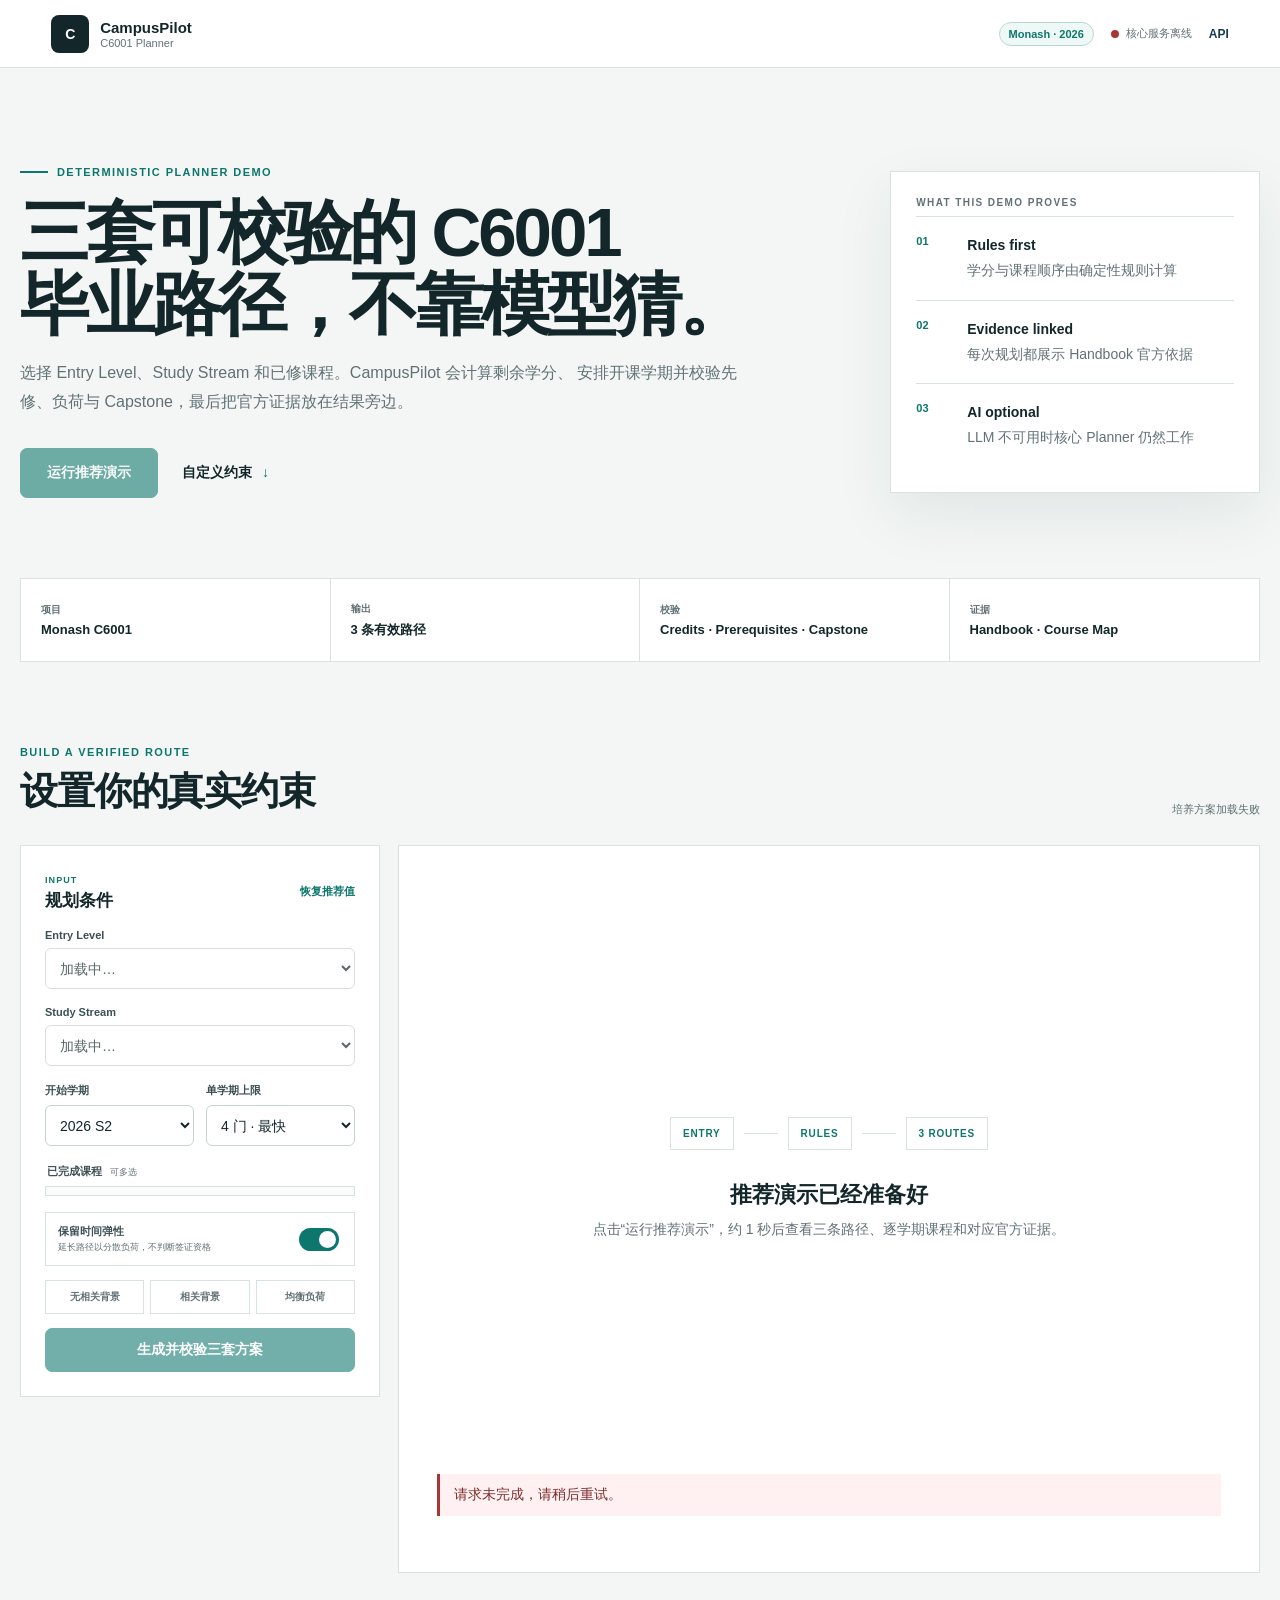
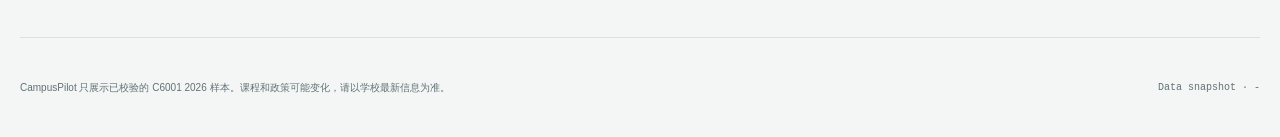
==== frontend/index.html @ 48ae07cd "chore: clarify production showcase boundaries" ====
<!doctype html>
<html lang="zh-CN">
  <head>
    <meta charset="UTF-8">
    <meta name="viewport" content="width=device-width, initial-scale=1.0">
    <meta name="description" content="CampusPilot C6001 可验证毕业路径演示">
    <title>CampusPilot · C6001 Planner Demo</title>
    <link rel="icon" href="data:,">
    <link rel="stylesheet" href="/static/planner.css?v=20260823-demo-first-1">
  </head>
  <body>
    <header class="topbar">
      <a class="brand" href="/" aria-label="CampusPilot C6001 Planner">
        <span class="brand-mark" aria-hidden="true">C</span>
        <span><strong>CampusPilot</strong><small>C6001 Planner</small></span>
      </a>
      <div class="top-actions">
        <span class="dataset-badge">Monash · 2026</span>
        <span id="serviceState" class="service-state" aria-live="polite">
          <i></i><span id="serviceLabel">正在检查核心服务</span>
        </span>
        <a href="/docs" target="_blank" rel="noreferrer">API</a>
      </div>
    </header>

    <main>
      <section class="hero" aria-labelledby="pageTitle">
        <div class="hero-copy">
          <p class="eyebrow"><span></span>DETERMINISTIC PLANNER DEMO</p>
          <h1 id="pageTitle">三套可校验的 C6001<br>毕业路径，不靠模型猜。</h1>
          <p class="hero-lead">
            选择 Entry Level、Study Stream 和已修课程。CampusPilot 会计算剩余学分、
            安排开课学期并校验先修、负荷与 Capstone，最后把官方证据放在结果旁边。
          </p>
          <div class="hero-actions">
            <button id="runDemoButton" class="primary-button hero-button" type="button" disabled>运行推荐演示</button>
            <a class="text-link" href="#planner">自定义约束 <span>↓</span></a>
          </div>
        </div>
        <aside class="proof-panel" aria-label="演示能力">
          <p class="proof-label">WHAT THIS DEMO PROVES</p>
          <div class="proof-item"><strong>01</strong><span><b>Rules first</b>学分与课程顺序由确定性规则计算</span></div>
          <div class="proof-item"><strong>02</strong><span><b>Evidence linked</b>每次规划都展示 Handbook 官方依据</span></div>
          <div class="proof-item"><strong>03</strong><span><b>AI optional</b>LLM 不可用时核心 Planner 仍然工作</span></div>
        </aside>
      </section>

      <section class="capability-strip" aria-label="核心能力">
        <div><span>项目</span><strong>Monash C6001</strong></div>
        <div><span>输出</span><strong>3 条有效路径</strong></div>
        <div><span>校验</span><strong>Credits · Prerequisites · Capstone</strong></div>
        <div><span>证据</span><strong>Handbook · Course Map</strong></div>
      </section>

      <section id="planner" class="planner-section">
        <div class="section-heading">
          <div>
            <p class="eyebrow">BUILD A VERIFIED ROUTE</p>
            <h2>设置你的真实约束</h2>
          </div>
          <p id="catalogMeta">正在加载 2026 培养方案…</p>
        </div>

        <div class="planner-layout">
          <form id="planForm" class="control-card">
            <div class="card-heading">
              <div><span>INPUT</span><h3>规划条件</h3></div>
              <button id="resetPlanButton" class="quiet-button" type="button">恢复推荐值</button>
            </div>

            <label for="programVariant">Entry Level</label>
            <select id="programVariant" required disabled><option>加载中…</option></select>

            <label for="studyStream">Study Stream</label>
            <select id="studyStream" required disabled><option>加载中…</option></select>

            <div class="field-grid">
              <div>
                <label for="startSemester">开始学期</label>
                <select id="startSemester">
                  <option value="2026-S2">2026 S2</option>
                  <option value="2027-S1">2027 S1</option>
                  <option value="2027-S2">2027 S2</option>
                </select>
              </div>
              <div>
                <label for="maxLoad">单学期上限</label>
                <select id="maxLoad">
                  <option value="4">4 门 · 最快</option>
                  <option value="3">3 门 · 均衡</option>
                  <option value="2">2 门 · 低负荷</option>
                </select>
              </div>
            </div>

            <fieldset>
              <legend>已完成课程 <small>可多选</small></legend>
              <div id="completedCourses" class="course-options" aria-live="polite"></div>
            </fieldset>

            <label class="toggle-row" for="policyFlexibility">
              <span><strong>保留时间弹性</strong><small>延长路径以分散负荷，不判断签证资格</small></span>
              <input id="policyFlexibility" type="checkbox" role="switch" checked>
            </label>

            <div class="scenario-row" aria-label="快速场景">
              <button type="button" data-scenario="el1">无相关背景</button>
              <button type="button" data-scenario="el2">相关背景</button>
              <button type="button" data-scenario="balanced">均衡负荷</button>
            </div>

            <button id="generateButton" class="primary-button full-width" type="submit" disabled>生成并校验三套方案</button>
          </form>

          <section class="result-card" aria-live="polite" aria-busy="false">
            <div id="plannerEmpty" class="empty-state">
              <div class="route-preview" aria-hidden="true">
                <span>ENTRY</span><i></i><span>RULES</span><i></i><span>3 ROUTES</span>
              </div>
              <h3>推荐演示已经准备好</h3>
              <p>点击“运行推荐演示”，约 1 秒后查看三条路径、逐学期课程和对应官方证据。</p>
            </div>

            <div id="plannerMessage" class="planner-message hidden" role="alert"></div>

            <div id="planResults" class="hidden">
              <div class="result-heading">
                <div><p class="eyebrow">VALIDATED OUTPUT</p><h3>规划结果</h3></div>
                <span id="confidenceBadge" class="confidence-badge">高置信度</span>
              </div>

              <div class="summary-grid">
                <div><span>Entry Level</span><strong id="summaryEntry">-</strong></div>
                <div><span>待完成</span><strong id="summaryCredits">-</strong></div>
                <div><span>有效方案</span><strong id="summaryValid">-</strong></div>
                <div><span>规则结论</span><strong id="summaryRules">-</strong></div>
              </div>

              <div id="warningList" class="warning-list"></div>
              <div id="planTabs" class="plan-tabs" role="tablist" aria-label="规划方案"></div>

              <article class="selected-plan">
                <div class="selected-plan-heading">
                  <div><span>SELECTED ROUTE</span><h3 id="selectedPlanName">-</h3></div>
                  <strong id="selectedPlanSemesters">-</strong>
                </div>
                <p id="selectedPlanDescription">-</p>
                <div id="semesterTimeline" class="semester-timeline"></div>
              </article>

              <section class="trace-panel">
                <div class="subheading"><h3>为什么这条路径有效</h3><span id="traceCount">0 steps</span></div>
                <ol id="traceList" class="trace-list"></ol>
              </section>
            </div>
          </section>
        </div>
      </section>

      <section id="evidenceSection" class="evidence-section hidden" aria-labelledby="evidenceTitle">
        <div class="evidence-heading">
          <div>
            <p class="eyebrow">OFFICIAL EVIDENCE</p>
            <h2 id="evidenceTitle">不是一句“根据官网”，而是可打开的依据。</h2>
          </div>
          <p><strong id="evidenceCount">0</strong> 条本次规划证据</p>
        </div>
        <div id="evidenceGrid" class="evidence-grid"></div>
      </section>

      <footer>
        <p>CampusPilot 只展示已校验的 C6001 2026 样本。课程和政策可能变化，请以学校最新信息为准。</p>
        <span id="retrievedDate">Data snapshot · -</span>
      </footer>
    </main>

    <div id="toast" class="toast hidden" role="status" aria-live="polite"></div>
    <script type="module" src="/static/js/planner-page.js?v=20260823-demo-first-1"></script>
  </body>
</html>
---- static/planner.css ----
:root {
  color-scheme: light;
  --ink: #13272b;
  --muted: #617176;
  --line: #d8e2df;
  --surface: #fff;
  --canvas: #f3f6f4;
  --accent: #0d766d;
  --accent-dark: #07554f;
  --lime: #d8ef79;
  --navy: #173b52;
  --amber: #a45f05;
  --red: #a93636;
  font-family: Inter, "Segoe UI", "Microsoft YaHei", sans-serif;
}

* { box-sizing: border-box; }
html { scroll-behavior: smooth; }
body { margin: 0; min-width: 320px; background: var(--canvas); color: var(--ink); font-size: 14px; }
button, input, select { font: inherit; }
button, a { -webkit-tap-highlight-color: transparent; }
button { cursor: pointer; }
.hidden { display: none !important; }

.topbar { height: 68px; padding: 0 clamp(20px, 4vw, 64px); display: flex; align-items: center; justify-content: space-between; border-bottom: 1px solid var(--line); background: rgba(255,255,255,.94); position: sticky; top: 0; z-index: 20; backdrop-filter: blur(14px); }
.brand { display: flex; align-items: center; gap: 11px; color: var(--ink); text-decoration: none; }
.brand-mark { width: 38px; height: 38px; display: grid; place-items: center; border-radius: 8px; background: var(--ink); color: white; font-weight: 850; }
.brand strong, .brand small { display: block; }
.brand strong { font-size: 15px; }
.brand small { margin-top: 1px; color: var(--muted); font-size: 11px; }
.top-actions, .service-state { display: flex; align-items: center; }
.top-actions { gap: 17px; }
.top-actions a { color: var(--navy); font-size: 12px; font-weight: 750; text-decoration: none; }
.dataset-badge { padding: 5px 9px; border: 1px solid #b8d8d3; border-radius: 999px; background: #eef9f7; color: var(--accent); font-size: 11px; font-weight: 750; }
.service-state { gap: 7px; color: var(--muted); font-size: 11px; }
.service-state i { width: 8px; height: 8px; border-radius: 50%; background: #98a7aa; }
.service-state.online i { background: #14976c; box-shadow: 0 0 0 4px rgba(20,151,108,.11); }
.service-state.degraded i { background: #d28a12; }
.service-state.offline i { background: var(--red); }

main { width: min(1440px, calc(100% - 40px)); margin: 0 auto; }
.hero { min-height: 510px; padding: 84px 0 66px; display: grid; grid-template-columns: minmax(0,1.35fr) minmax(320px,.65fr); gap: clamp(50px,8vw,120px); align-items: center; }
.eyebrow { margin: 0; color: var(--accent); font-size: 11px; font-weight: 850; letter-spacing: .13em; }
.hero .eyebrow { display: flex; align-items: center; gap: 9px; }
.hero .eyebrow span { width: 28px; height: 2px; background: var(--accent); }
h1 { margin: 18px 0; max-width: 850px; font-size: clamp(42px,5.4vw,76px); line-height: 1.05; letter-spacing: -.045em; }
.hero-lead { max-width: 720px; margin: 0; color: var(--muted); font-size: 16px; line-height: 1.8; }
.hero-actions { margin-top: 32px; display: flex; align-items: center; gap: 24px; }
.primary-button { min-height: 44px; padding: 0 20px; border: 1px solid var(--accent); border-radius: 7px; background: var(--accent); color: white; font-weight: 780; }
.primary-button:hover { background: var(--accent-dark); }
.primary-button:disabled { opacity: .58; cursor: wait; }
.hero-button { min-height: 50px; padding: 0 26px; }
.text-link { color: var(--ink); font-weight: 750; text-decoration: none; }
.text-link span { margin-left: 6px; color: var(--accent); }
.proof-panel { padding: 25px; border: 1px solid var(--line); background: var(--surface); box-shadow: 0 22px 55px rgba(20,45,49,.08); }
.proof-label { margin: 0 0 8px; color: var(--muted); font-size: 10px; font-weight: 850; letter-spacing: .14em; }
.proof-item { padding: 18px 0; display: grid; grid-template-columns: 38px 1fr; gap: 13px; border-top: 1px solid var(--line); }
.proof-item > strong { color: var(--accent); font-size: 11px; }
.proof-item span { color: var(--muted); line-height: 1.55; }
.proof-item b { display: block; margin-bottom: 3px; color: var(--ink); font-size: 14px; }

.capability-strip { display: grid; grid-template-columns: repeat(4,1fr); border: 1px solid var(--line); background: var(--surface); }
.capability-strip > div { min-height: 82px; padding: 18px 20px; display: flex; flex-direction: column; justify-content: center; border-right: 1px solid var(--line); }
.capability-strip > div:last-child { border-right: 0; }
.capability-strip span { color: var(--muted); font-size: 10px; font-weight: 750; text-transform: uppercase; }
.capability-strip strong { margin-top: 5px; font-size: 13px; }

.planner-section { padding: 84px 0 64px; }
.section-heading, .evidence-heading { display: flex; justify-content: space-between; align-items: flex-end; gap: 28px; }
.section-heading h2, .evidence-heading h2 { margin: 8px 0 0; font-size: clamp(28px,3vw,42px); letter-spacing: -.03em; }
.section-heading > p { margin: 0; color: var(--muted); font-family: Consolas, monospace; font-size: 11px; }
.planner-layout { margin-top: 28px; display: grid; grid-template-columns: 360px minmax(0,1fr); align-items: start; gap: 18px; }
.control-card, .result-card { border: 1px solid var(--line); background: var(--surface); }
.control-card { padding: 24px; position: sticky; top: 88px; }
.card-heading, .result-heading, .subheading, .selected-plan-heading, .evidence-card-top, .evidence-card-footer { display: flex; align-items: center; justify-content: space-between; gap: 16px; }
.card-heading span, .selected-plan-heading span { color: var(--accent); font-size: 9px; font-weight: 850; letter-spacing: .12em; }
h2, h3, p { overflow-wrap: anywhere; }
h3 { margin: 3px 0 0; font-size: 17px; }
.quiet-button { padding: 0; border: 0; background: transparent; color: var(--accent); font-size: 11px; font-weight: 750; }
label, legend { display: block; margin: 17px 0 7px; color: #3c5054; font-size: 11px; font-weight: 780; }
legend small { margin-left: 5px; color: var(--muted); font-weight: 500; }
select { width: 100%; height: 41px; padding: 0 10px; border: 1px solid #c7d3d1; border-radius: 6px; background: white; color: var(--ink); outline: none; }
select:focus { border-color: var(--accent); box-shadow: 0 0 0 3px rgba(13,118,109,.1); }
.field-grid { display: grid; grid-template-columns: 1fr 1fr; gap: 12px; }
fieldset { margin: 18px 0 0; padding: 0; border: 0; }
.course-options { max-height: 190px; padding: 4px 10px; overflow: auto; border: 1px solid var(--line); background: #fafcfb; }
.course-options label { margin: 0; padding: 8px 2px; display: grid; grid-template-columns: 17px 1fr; gap: 8px; align-items: start; border-bottom: 1px solid #e7edeb; cursor: pointer; }
.course-options label:last-child { border-bottom: 0; }
.course-options input { margin-top: 3px; accent-color: var(--accent); }
.course-options strong, .course-options small { display: block; }
.course-options strong { color: var(--ink); font-size: 11px; }
.course-options small { margin-top: 1px; color: var(--muted); font-size: 10px; font-weight: 500; }
.toggle-row { margin-top: 16px; padding: 11px 12px; display: grid; grid-template-columns: 1fr auto; align-items: center; border: 1px solid var(--line); cursor: pointer; }
.toggle-row strong, .toggle-row small { display: block; }
.toggle-row small { margin-top: 2px; color: var(--muted); font-weight: 500; }
.toggle-row input { appearance: none; width: 40px; height: 23px; border-radius: 999px; background: #c9d3d1; position: relative; }
.toggle-row input::after { content: ""; width: 17px; height: 17px; border-radius: 50%; background: white; position: absolute; top: 3px; left: 3px; transition: transform .16s; }
.toggle-row input:checked { background: var(--accent); }
.toggle-row input:checked::after { transform: translateX(17px); }
.scenario-row { margin: 14px 0; display: grid; grid-template-columns: repeat(3,1fr); gap: 6px; }
.scenario-row button { min-height: 34px; padding: 4px; border: 1px solid var(--line); background: white; color: var(--muted); font-size: 10px; font-weight: 700; }
.scenario-row button.active { border-color: var(--accent); background: #edf8f5; color: var(--accent); }
.full-width { width: 100%; }

.result-card { min-height: 680px; padding: clamp(24px,3vw,38px); position: relative; }
.result-card[aria-busy="true"]::after { content: ""; height: 3px; position: absolute; top: -1px; left: -1px; right: -1px; background: linear-gradient(90deg,var(--accent),var(--lime),var(--accent)); background-size: 200% 100%; animation: loading 1.2s linear infinite; }
@keyframes loading { to { background-position: -200% 0; } }
.empty-state { min-height: 590px; display: grid; place-content: center; justify-items: center; text-align: center; }
.empty-state h3 { margin-top: 30px; font-size: 22px; }
.empty-state p { max-width: 480px; margin: 8px 0 0; color: var(--muted); line-height: 1.7; }
.route-preview { display: flex; align-items: center; gap: 10px; }
.route-preview span { padding: 10px 12px; border: 1px solid var(--line); color: var(--accent); font-size: 10px; font-weight: 850; letter-spacing: .08em; }
.route-preview i { width: 34px; height: 1px; background: var(--line); }
.planner-message { margin-bottom: 18px; padding: 12px 14px; border-left: 3px solid var(--red); background: #fff1f1; color: #7b2d2d; }
.result-heading { margin-bottom: 22px; }
.confidence-badge { padding: 6px 9px; border-radius: 999px; background: #e8f7ef; color: #08764c; font-size: 10px; font-weight: 800; }
.confidence-badge.review { background: #fff3dc; color: var(--amber); }
.summary-grid { display: grid; grid-template-columns: repeat(4,1fr); border: 1px solid var(--line); }
.summary-grid div { padding: 14px 16px; border-right: 1px solid var(--line); }
.summary-grid div:last-child { border-right: 0; }
.summary-grid span, .summary-grid strong { display: block; }
.summary-grid span { color: var(--muted); font-size: 10px; }
.summary-grid strong { margin-top: 4px; font-size: 16px; }
.warning-list { margin: 14px 0; }
.warning-list p { margin: 5px 0; padding: 8px 10px; border-left: 3px solid #c98319; background: #fff7e8; color: #775416; font-size: 11px; }
.plan-tabs { margin: 20px 0 0; display: flex; gap: 7px; flex-wrap: wrap; }
.plan-tabs button { min-height: 38px; padding: 0 14px; border: 1px solid var(--line); background: white; color: var(--muted); font-weight: 750; }
.plan-tabs button.active { border-color: var(--ink); background: var(--ink); color: white; }
.selected-plan { margin-top: 12px; padding: 22px; border: 1px solid var(--line); background: #f9fbfa; }
.selected-plan-heading > strong { color: var(--accent); font-size: 20px; }
.selected-plan > p { margin: 8px 0 20px; color: var(--muted); line-height: 1.6; }
.semester-timeline { display: grid; gap: 10px; }
.semester-row { display: grid; grid-template-columns: 100px minmax(0,1fr); gap: 14px; }
.semester-header { padding-top: 9px; }
.semester-header strong, .semester-header span { display: block; }
.semester-header strong { font-size: 12px; }
.semester-header span { margin-top: 3px; color: var(--muted); font-size: 10px; }
.semester-courses { display: grid; grid-template-columns: repeat(2,minmax(0,1fr)); gap: 7px; }
.course-chip { min-width: 0; padding: 9px 10px; border-left: 3px solid #7b9ca5; background: white; }
.course-chip.capstone { border-left-color: #d56446; }
.course-chip.research_core { border-left-color: #7858a5; }
.course-chip strong, .course-chip span, .course-chip small { display: block; overflow: hidden; text-overflow: ellipsis; white-space: nowrap; }
.course-chip strong { font-size: 11px; }
.course-chip span { margin-top: 2px; color: var(--muted); font-size: 10px; }
.course-chip small { margin-top: 5px; color: var(--accent); font-size: 8px; font-weight: 800; text-transform: uppercase; }
.trace-panel { margin-top: 22px; }
.subheading { padding-bottom: 10px; border-bottom: 1px solid var(--line); }
.subheading span { color: var(--muted); font-family: Consolas,monospace; font-size: 10px; }
.trace-list { margin: 0; padding: 0; list-style: none; display: grid; grid-template-columns: repeat(3,1fr); }
.trace-list li { padding: 12px 10px; display: grid; grid-template-columns: 28px 1fr; gap: 7px; border-bottom: 1px solid var(--line); }
.trace-list li > span { color: var(--accent); font-family: Consolas,monospace; font-size: 10px; }
.trace-list strong, .trace-list small { display: block; }
.trace-list strong { font-size: 10px; text-transform: capitalize; }
.trace-list small { margin-top: 2px; color: var(--muted); font-size: 9px; }

.evidence-section { padding: 70px 0 60px; border-top: 1px solid var(--line); }
.evidence-heading > p { margin: 0; color: var(--muted); }
.evidence-heading > p strong { color: var(--accent); font-size: 24px; }
.evidence-grid { margin-top: 28px; display: grid; grid-template-columns: repeat(3,minmax(0,1fr)); gap: 13px; }
.evidence-card { min-height: 310px; padding: 20px; display: flex; flex-direction: column; border: 1px solid var(--line); background: var(--surface); transition: transform .16s, box-shadow .16s; }
.evidence-card:hover { transform: translateY(-3px); box-shadow: 0 18px 38px rgba(20,45,49,.09); }
.evidence-card-top { color: var(--accent); font-family: Consolas,monospace; font-size: 9px; font-weight: 800; letter-spacing: .08em; }
.evidence-card h3 { margin-top: 24px; font-size: 17px; line-height: 1.4; }
.evidence-card-heading { margin: 8px 0 0; color: var(--navy); font-size: 10px; font-weight: 700; line-height: 1.45; }
.evidence-excerpt { margin: 15px 0 20px; color: var(--muted); font-size: 11px; line-height: 1.65; }
.evidence-card-footer { margin-top: auto; padding-top: 13px; border-top: 1px solid var(--line); }
.evidence-card-footer span { color: var(--muted); font-family: Consolas,monospace; font-size: 9px; }
.evidence-card-footer a { color: var(--accent); font-size: 10px; font-weight: 800; text-decoration: none; }

footer { min-height: 100px; padding: 24px 0; display: flex; align-items: center; justify-content: space-between; gap: 30px; border-top: 1px solid var(--line); color: var(--muted); font-size: 10px; }
footer p { margin: 0; }
footer span { font-family: Consolas,monospace; white-space: nowrap; }
.toast { position: fixed; right: 24px; bottom: 24px; z-index: 30; max-width: 380px; padding: 12px 15px; border-left: 3px solid var(--accent); background: var(--ink); color: white; box-shadow: 0 16px 40px rgba(0,0,0,.18); }
.toast.error { border-left-color: #f17676; }
.toast.success { border-left-color: var(--lime); }

@media (max-width: 1000px) {
  .hero { grid-template-columns: 1fr; min-height: auto; }
  .proof-panel { display: grid; grid-template-columns: repeat(3,1fr); }
  .proof-label { grid-column: 1/-1; }
  .proof-item { display: block; padding-right: 15px; }
  .planner-layout { grid-template-columns: 310px minmax(0,1fr); }
  .summary-grid { grid-template-columns: repeat(2,1fr); }
  .summary-grid div:nth-child(2) { border-right: 0; }
  .summary-grid div:nth-child(-n+2) { border-bottom: 1px solid var(--line); }
  .evidence-grid { grid-template-columns: repeat(2,minmax(0,1fr)); }
}

@media (max-width: 760px) {
  .topbar { padding: 0 16px; }
  .dataset-badge, .top-actions a { display: none; }
  main { width: min(100% - 28px, 680px); }
  .hero { padding: 58px 0 44px; gap: 36px; }
  h1 { font-size: 42px; }
  .proof-panel { display: block; }
  .capability-strip { grid-template-columns: repeat(2,1fr); }
  .capability-strip > div:nth-child(2) { border-right: 0; }
  .capability-strip > div:nth-child(-n+2) { border-bottom: 1px solid var(--line); }
  .planner-section { padding-top: 60px; }
  .section-heading, .evidence-heading { align-items: flex-start; flex-direction: column; }
  .planner-layout { grid-template-columns: 1fr; }
  .control-card { position: static; }
  .result-card { min-height: 520px; }
  .empty-state { min-height: 430px; }
  .semester-row { grid-template-columns: 1fr; }
  .semester-header { display: flex; justify-content: space-between; }
  .semester-courses { grid-template-columns: 1fr; }
  .trace-list { grid-template-columns: repeat(2,1fr); }
  .evidence-grid { grid-template-columns: 1fr; }
  footer { align-items: flex-start; flex-direction: column; }
}

@media (max-width: 480px) {
  .brand small, .service-state span { display: none; }
  .hero-actions { align-items: stretch; flex-direction: column; }
  .hero-button { width: 100%; }
  .field-grid, .summary-grid { grid-template-columns: 1fr; }
  .summary-grid div { border-right: 0; border-bottom: 1px solid var(--line); }
  .scenario-row { grid-template-columns: 1fr; }
  .trace-list { grid-template-columns: 1fr; }
}
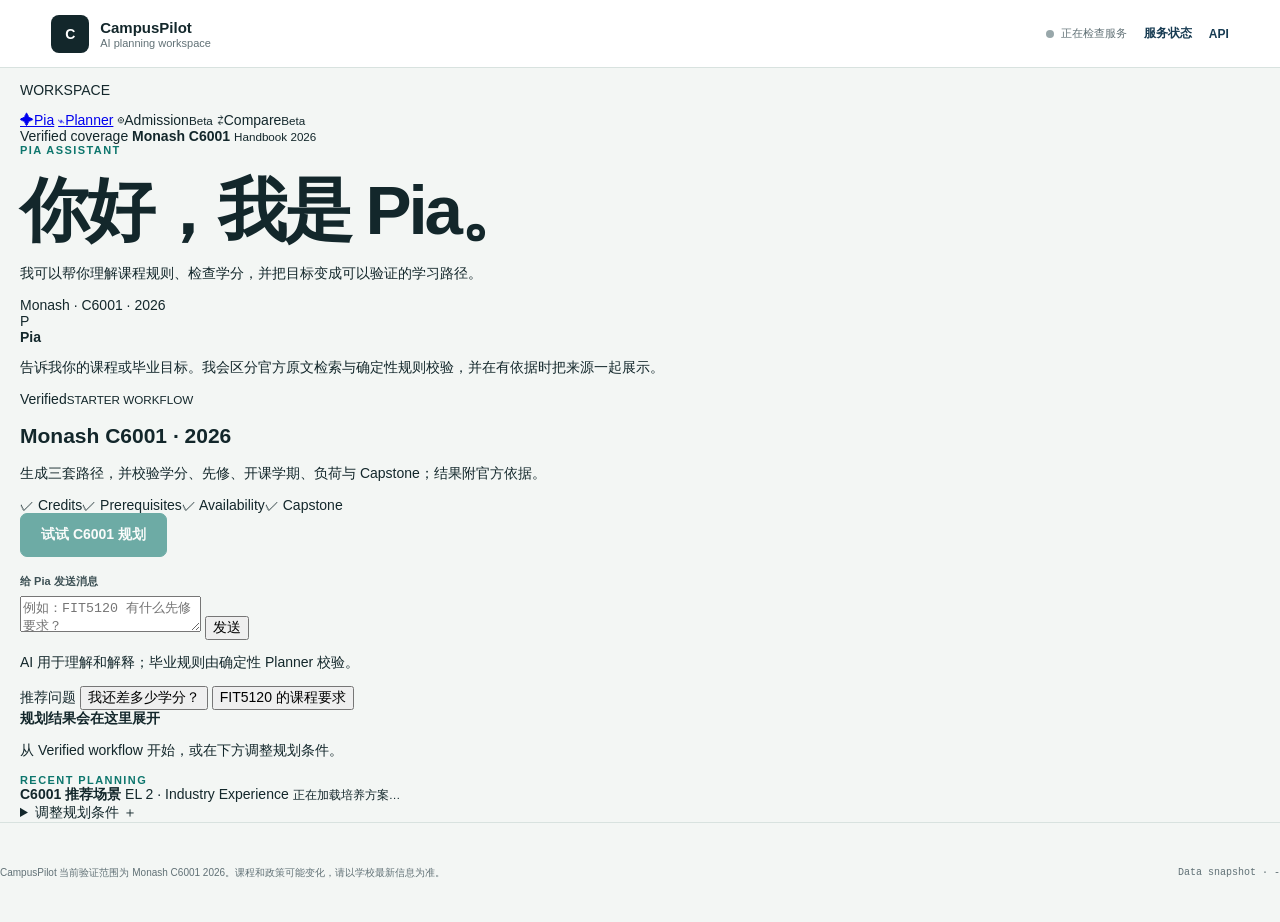
==== commit 422ca6ed: "feat: embed verified planner in Pia workspace" ====
--- a/frontend/index.html
+++ b/frontend/index.html
@@ -3,178 +3,174 @@
   <head>
     <meta charset="UTF-8">
     <meta name="viewport" content="width=device-width, initial-scale=1.0">
-    <meta name="description" content="CampusPilot C6001 可验证毕业路径演示">
-    <title>CampusPilot · C6001 Planner Demo</title>
+    <meta name="description" content="CampusPilot AI Workspace：申请、课程与可验证学业规划">
+    <title>CampusPilot · AI Workspace</title>
     <link rel="icon" href="data:,">
-    <link rel="stylesheet" href="/static/planner.css?v=20260823-demo-first-1">
+    <link rel="stylesheet" href="/static/planner.css?v=20260823-pia-workspace-1">
   </head>
   <body>
     <header class="topbar">
-      <a class="brand" href="/" aria-label="CampusPilot C6001 Planner">
+      <a class="brand" href="/" aria-label="CampusPilot 首页">
         <span class="brand-mark" aria-hidden="true">C</span>
-        <span><strong>CampusPilot</strong><small>C6001 Planner</small></span>
+        <span><strong>CampusPilot</strong><small>AI planning workspace</small></span>
       </a>
       <div class="top-actions">
-        <span class="dataset-badge">Monash · 2026</span>
         <span id="serviceState" class="service-state" aria-live="polite">
-          <i></i><span id="serviceLabel">正在检查核心服务</span>
+          <i></i><span id="serviceLabel">正在检查服务</span>
         </span>
+        <a href="/health" target="_blank" rel="noreferrer">服务状态</a>
         <a href="/docs" target="_blank" rel="noreferrer">API</a>
       </div>
     </header>
 
-    <main>
-      <section class="hero" aria-labelledby="pageTitle">
-        <div class="hero-copy">
-          <p class="eyebrow"><span></span>DETERMINISTIC PLANNER DEMO</p>
-          <h1 id="pageTitle">三套可校验的 C6001<br>毕业路径，不靠模型猜。</h1>
-          <p class="hero-lead">
-            选择 Entry Level、Study Stream 和已修课程。CampusPilot 会计算剩余学分、
-            安排开课学期并校验先修、负荷与 Capstone，最后把官方证据放在结果旁边。
-          </p>
-          <div class="hero-actions">
-            <button id="runDemoButton" class="primary-button hero-button" type="button" disabled>运行推荐演示</button>
-            <a class="text-link" href="#planner">自定义约束 <span>↓</span></a>
+    <main class="workspace-shell">
+      <aside class="sidebar">
+        <nav aria-label="CampusPilot 功能导航">
+          <p class="nav-label">WORKSPACE</p>
+          <a class="nav-item active" href="#pia" aria-current="page"><span aria-hidden="true">✦</span>Pia</a>
+          <a class="nav-item" href="#verifiedWorkflow"><span aria-hidden="true">⌁</span>Planner</a>
+          <span class="nav-item muted" aria-disabled="true"><span aria-hidden="true">◎</span>Admission<small>Beta</small></span>
+          <span class="nav-item muted" aria-disabled="true"><span aria-hidden="true">⇄</span>Compare<small>Beta</small></span>
+        </nav>
+        <div class="sidebar-note">
+          <span>Verified coverage</span>
+          <strong>Monash C6001</strong>
+          <small>Handbook 2026</small>
+        </div>
+      </aside>
+
+      <section id="pia" class="workspace" aria-labelledby="workspaceTitle">
+        <header class="workspace-heading">
+          <div>
+            <p class="eyebrow">PIA ASSISTANT</p>
+            <h1 id="workspaceTitle">你好，我是 Pia。</h1>
+            <p>我可以帮你理解课程规则、检查学分，并把目标变成可以验证的学习路径。</p>
           </div>
-        </div>
-        <aside class="proof-panel" aria-label="演示能力">
-          <p class="proof-label">WHAT THIS DEMO PROVES</p>
-          <div class="proof-item"><strong>01</strong><span><b>Rules first</b>学分与课程顺序由确定性规则计算</span></div>
-          <div class="proof-item"><strong>02</strong><span><b>Evidence linked</b>每次规划都展示 Handbook 官方依据</span></div>
-          <div class="proof-item"><strong>03</strong><span><b>AI optional</b>LLM 不可用时核心 Planner 仍然工作</span></div>
-        </aside>
-      </section>
+          <span class="context-chip">Monash · C6001 · 2026</span>
+        </header>
 
-      <section class="capability-strip" aria-label="核心能力">
-        <div><span>项目</span><strong>Monash C6001</strong></div>
-        <div><span>输出</span><strong>3 条有效路径</strong></div>
-        <div><span>校验</span><strong>Credits · Prerequisites · Capstone</strong></div>
-        <div><span>证据</span><strong>Handbook · Course Map</strong></div>
-      </section>
-
-      <section id="planner" class="planner-section">
-        <div class="section-heading">
-          <div>
-            <p class="eyebrow">BUILD A VERIFIED ROUTE</p>
-            <h2>设置你的真实约束</h2>
-          </div>
-          <p id="catalogMeta">正在加载 2026 培养方案…</p>
-        </div>
-
-        <div class="planner-layout">
-          <form id="planForm" class="control-card">
-            <div class="card-heading">
-              <div><span>INPUT</span><h3>规划条件</h3></div>
-              <button id="resetPlanButton" class="quiet-button" type="button">恢复推荐值</button>
+        <div class="conversation-layout">
+          <section class="chat-panel" aria-label="与 Pia 对话">
+            <div id="conversation" class="conversation" role="log" aria-live="polite" aria-relevant="additions">
+              <article class="message assistant-message">
+                <span class="avatar" aria-hidden="true">P</span>
+                <div>
+                  <strong>Pia</strong>
+                  <p>告诉我你的课程或毕业目标。我会区分官方原文检索与确定性规则校验，并在有依据时把来源一起展示。</p>
+                </div>
+              </article>
             </div>
 
-            <label for="programVariant">Entry Level</label>
-            <select id="programVariant" required disabled><option>加载中…</option></select>
+            <section id="verifiedWorkflow" class="verified-workflow" aria-labelledby="verifiedTitle">
+              <div class="verified-copy">
+                <div class="verified-kicker"><span>Verified</span><small>STARTER WORKFLOW</small></div>
+                <h2 id="verifiedTitle">Monash C6001 · 2026</h2>
+                <p>生成三套路径，并校验学分、先修、开课学期、负荷与 Capstone；结果附官方依据。</p>
+                <div class="workflow-proof" aria-label="工作流校验项">
+                  <span>✓ Credits</span><span>✓ Prerequisites</span><span>✓ Availability</span><span>✓ Capstone</span>
+                </div>
+              </div>
+              <button id="runVerifiedButton" class="primary-button" type="button" disabled aria-controls="planResults">
+                试试 C6001 规划
+              </button>
+            </section>
 
-            <label for="studyStream">Study Stream</label>
-            <select id="studyStream" required disabled><option>加载中…</option></select>
+            <form id="chatForm" class="chat-composer">
+              <label class="sr-only" for="chatInput">给 Pia 发送消息</label>
+              <textarea id="chatInput" rows="2" maxlength="4000" placeholder="例如：FIT5120 有什么先修要求？" required></textarea>
+              <button id="sendButton" type="submit" aria-label="发送消息">发送</button>
+              <p>AI 用于理解和解释；毕业规则由确定性 Planner 校验。</p>
+            </form>
 
-            <div class="field-grid">
-              <div>
-                <label for="startSemester">开始学期</label>
-                <select id="startSemester">
-                  <option value="2026-S2">2026 S2</option>
-                  <option value="2027-S1">2027 S1</option>
-                  <option value="2027-S2">2027 S2</option>
-                </select>
-              </div>
-              <div>
-                <label for="maxLoad">单学期上限</label>
-                <select id="maxLoad">
-                  <option value="4">4 门 · 最快</option>
-                  <option value="3">3 门 · 均衡</option>
-                  <option value="2">2 门 · 低负荷</option>
-                </select>
-              </div>
+            <div class="suggestions" aria-label="推荐问题">
+              <span>推荐问题</span>
+              <button type="button" data-prompt="我还差多少学分？">我还差多少学分？</button>
+              <button type="button" data-prompt="FIT5120 的课程要求是什么？">FIT5120 的课程要求</button>
             </div>
 
-            <fieldset>
-              <legend>已完成课程 <small>可多选</small></legend>
-              <div id="completedCourses" class="course-options" aria-live="polite"></div>
-            </fieldset>
+            <section id="planningOutput" class="planning-output" aria-live="polite" aria-busy="false">
+              <div id="plannerEmpty" class="planner-empty">
+                <strong>规划结果会在这里展开</strong>
+                <p>从 Verified workflow 开始，或在下方调整规划条件。</p>
+              </div>
+              <div id="plannerMessage" class="planner-message hidden" role="alert"></div>
+              <div id="planResults" class="hidden">
+                <div class="result-heading">
+                  <div><p class="eyebrow">VERIFIED PLAN OUTPUT</p><h2>三套有效路径</h2></div>
+                  <span id="confidenceBadge" class="confidence-badge">高置信度</span>
+                </div>
+                <div class="summary-grid">
+                  <div><span>Entry Level</span><strong id="summaryEntry">-</strong></div>
+                  <div><span>待完成</span><strong id="summaryCredits">-</strong></div>
+                  <div><span>有效方案</span><strong id="summaryValid">-</strong></div>
+                  <div><span>规则结论</span><strong id="summaryRules">-</strong></div>
+                </div>
+                <div id="ruleChecks" class="rule-checks" aria-label="规则校验结果"></div>
+                <div id="warningList" class="warning-list"></div>
+                <div id="planTabs" class="plan-tabs" role="tablist" aria-label="规划方案"></div>
+                <article class="selected-plan">
+                  <div class="selected-plan-heading">
+                    <div><span>SELECTED ROUTE</span><h3 id="selectedPlanName">-</h3></div>
+                    <strong id="selectedPlanSemesters">-</strong>
+                  </div>
+                  <p id="selectedPlanDescription">-</p>
+                  <div id="semesterTimeline" class="semester-timeline"></div>
+                </article>
+                <section class="trace-panel">
+                  <div class="subheading"><h3>为什么这条路径有效</h3><span id="traceCount">0 steps</span></div>
+                  <ol id="traceList" class="trace-list"></ol>
+                </section>
+              </div>
+            </section>
 
-            <label class="toggle-row" for="policyFlexibility">
-              <span><strong>保留时间弹性</strong><small>延长路径以分散负荷，不判断签证资格</small></span>
-              <input id="policyFlexibility" type="checkbox" role="switch" checked>
-            </label>
+            <section id="evidenceSection" class="evidence-section hidden" aria-labelledby="evidenceTitle">
+              <div class="evidence-heading">
+                <div><p class="eyebrow">OFFICIAL EVIDENCE</p><h2 id="evidenceTitle">官方依据</h2></div>
+                <p><strong id="evidenceCount">0</strong> 条来源</p>
+              </div>
+              <div id="evidenceGrid" class="evidence-grid"></div>
+            </section>
+          </section>
 
-            <div class="scenario-row" aria-label="快速场景">
-              <button type="button" data-scenario="el1">无相关背景</button>
-              <button type="button" data-scenario="el2">相关背景</button>
-              <button type="button" data-scenario="balanced">均衡负荷</button>
-            </div>
+          <aside class="workspace-aside">
+            <section class="recent-card">
+              <p class="eyebrow">RECENT PLANNING</p>
+              <strong>C6001 推荐场景</strong>
+              <span>EL 2 · Industry Experience</span>
+              <small id="catalogMeta">正在加载培养方案…</small>
+            </section>
 
-            <button id="generateButton" class="primary-button full-width" type="submit" disabled>生成并校验三套方案</button>
-          </form>
-
-          <section class="result-card" aria-live="polite" aria-busy="false">
-            <div id="plannerEmpty" class="empty-state">
-              <div class="route-preview" aria-hidden="true">
-                <span>ENTRY</span><i></i><span>RULES</span><i></i><span>3 ROUTES</span>
-              </div>
-              <h3>推荐演示已经准备好</h3>
-              <p>点击“运行推荐演示”，约 1 秒后查看三条路径、逐学期课程和对应官方证据。</p>
-            </div>
-
-            <div id="plannerMessage" class="planner-message hidden" role="alert"></div>
-
-            <div id="planResults" class="hidden">
-              <div class="result-heading">
-                <div><p class="eyebrow">VALIDATED OUTPUT</p><h3>规划结果</h3></div>
-                <span id="confidenceBadge" class="confidence-badge">高置信度</span>
-              </div>
-
-              <div class="summary-grid">
-                <div><span>Entry Level</span><strong id="summaryEntry">-</strong></div>
-                <div><span>待完成</span><strong id="summaryCredits">-</strong></div>
-                <div><span>有效方案</span><strong id="summaryValid">-</strong></div>
-                <div><span>规则结论</span><strong id="summaryRules">-</strong></div>
-              </div>
-
-              <div id="warningList" class="warning-list"></div>
-              <div id="planTabs" class="plan-tabs" role="tablist" aria-label="规划方案"></div>
-
-              <article class="selected-plan">
-                <div class="selected-plan-heading">
-                  <div><span>SELECTED ROUTE</span><h3 id="selectedPlanName">-</h3></div>
-                  <strong id="selectedPlanSemesters">-</strong>
+            <details class="planner-controls">
+              <summary>调整规划条件 <span>＋</span></summary>
+              <form id="planForm">
+                <div class="form-heading">
+                  <strong>Planner constraints</strong>
+                  <button id="resetPlanButton" class="quiet-button" type="button">恢复推荐值</button>
                 </div>
-                <p id="selectedPlanDescription">-</p>
-                <div id="semesterTimeline" class="semester-timeline"></div>
-              </article>
-
-              <section class="trace-panel">
-                <div class="subheading"><h3>为什么这条路径有效</h3><span id="traceCount">0 steps</span></div>
-                <ol id="traceList" class="trace-list"></ol>
-              </section>
-            </div>
-          </section>
+                <label for="programVariant">Entry Level</label>
+                <select id="programVariant" required disabled><option>加载中…</option></select>
+                <label for="studyStream">Study Stream</label>
+                <select id="studyStream" required disabled><option>加载中…</option></select>
+                <div class="field-grid">
+                  <div><label for="startSemester">开始学期</label><select id="startSemester"><option value="2026-S2">2026 S2</option><option value="2027-S1">2027 S1</option><option value="2027-S2">2027 S2</option></select></div>
+                  <div><label for="maxLoad">单学期上限</label><select id="maxLoad"><option value="4">4 门</option><option value="3">3 门</option><option value="2">2 门</option></select></div>
+                </div>
+                <fieldset><legend>已完成课程 <small>可多选</small></legend><div id="completedCourses" class="course-options" aria-live="polite"></div></fieldset>
+                <label class="toggle-row" for="policyFlexibility"><span><strong>保留时间弹性</strong><small>分散负荷，不判断签证资格</small></span><input id="policyFlexibility" type="checkbox" role="switch" checked></label>
+                <div class="scenario-row" aria-label="快速场景"><button type="button" data-scenario="el1">无相关背景</button><button type="button" data-scenario="el2">相关背景</button><button type="button" data-scenario="balanced">均衡负荷</button></div>
+                <button id="generateButton" class="primary-button full-width" type="submit" disabled>生成并校验方案</button>
+              </form>
+            </details>
+          </aside>
         </div>
       </section>
-
-      <section id="evidenceSection" class="evidence-section hidden" aria-labelledby="evidenceTitle">
-        <div class="evidence-heading">
-          <div>
-            <p class="eyebrow">OFFICIAL EVIDENCE</p>
-            <h2 id="evidenceTitle">不是一句“根据官网”，而是可打开的依据。</h2>
-          </div>
-          <p><strong id="evidenceCount">0</strong> 条本次规划证据</p>
-        </div>
-        <div id="evidenceGrid" class="evidence-grid"></div>
-      </section>
-
-      <footer>
-        <p>CampusPilot 只展示已校验的 C6001 2026 样本。课程和政策可能变化，请以学校最新信息为准。</p>
-        <span id="retrievedDate">Data snapshot · -</span>
-      </footer>
     </main>
 
+    <footer class="site-footer">
+      <p>CampusPilot 当前验证范围为 Monash C6001 2026。课程和政策可能变化，请以学校最新信息为准。</p>
+      <span id="retrievedDate">Data snapshot · -</span>
+    </footer>
     <div id="toast" class="toast hidden" role="status" aria-live="polite"></div>
-    <script type="module" src="/static/js/planner-page.js?v=20260823-demo-first-1"></script>
+    <script type="module" src="/static/js/workspace-page.js?v=20260823-pia-workspace-1"></script>
   </body>
 </html>
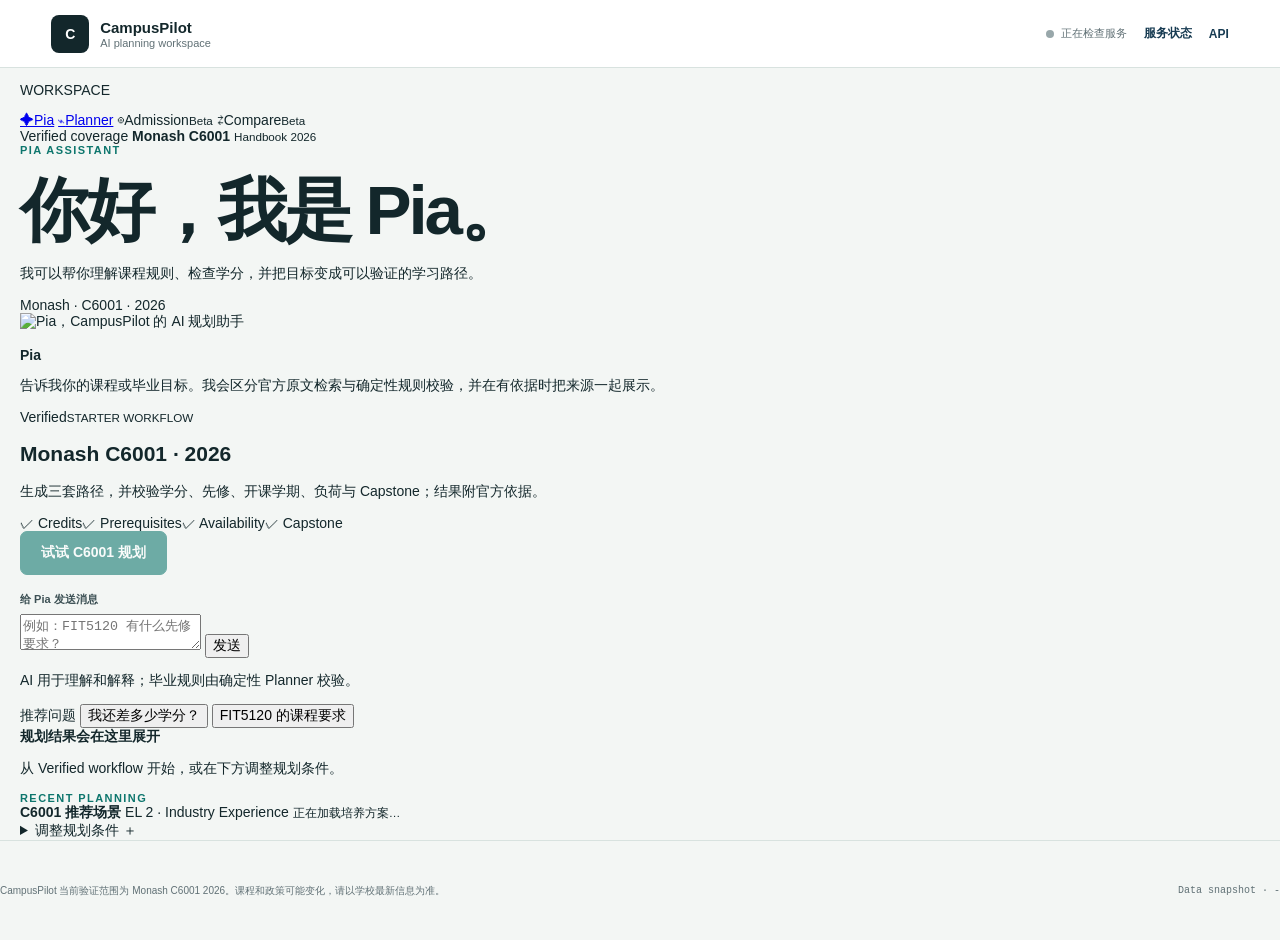
==== commit fe07ef41: "feat: restore Pia visual identity" ====
--- a/frontend/index.html
+++ b/frontend/index.html
@@ -6,7 +6,8 @@
     <meta name="description" content="CampusPilot AI Workspace：申请、课程与可验证学业规划">
     <title>CampusPilot · AI Workspace</title>
     <link rel="icon" href="data:,">
-    <link rel="stylesheet" href="/static/planner.css?v=20260823-pia-workspace-1">
+    <link rel="preload" as="image" href="/static/assets/campuspilot-campus.png">
+    <link rel="stylesheet" href="/static/planner.css?v=20260823-pia-visual-2">
   </head>
   <body>
     <header class="topbar">
@@ -40,20 +41,27 @@
       </aside>
 
       <section id="pia" class="workspace" aria-labelledby="workspaceTitle">
-        <header class="workspace-heading">
-          <div>
+        <header class="workspace-heading workspace-hero">
+          <div class="workspace-heading-copy">
             <p class="eyebrow">PIA ASSISTANT</p>
             <h1 id="workspaceTitle">你好，我是 Pia。</h1>
             <p>我可以帮你理解课程规则、检查学分，并把目标变成可以验证的学习路径。</p>
+            <span class="context-chip">Monash · C6001 · 2026</span>
           </div>
-          <span class="context-chip">Monash · C6001 · 2026</span>
+          <img
+            class="pia-portrait"
+            src="/static/assets/pia-avatar.png"
+            alt="Pia，CampusPilot 的 AI 规划助手"
+            width="260"
+            height="260"
+          >
         </header>
 
         <div class="conversation-layout">
           <section class="chat-panel" aria-label="与 Pia 对话">
             <div id="conversation" class="conversation" role="log" aria-live="polite" aria-relevant="additions">
               <article class="message assistant-message">
-                <span class="avatar" aria-hidden="true">P</span>
+                <img class="avatar" src="/static/assets/pia-avatar.png" alt="" aria-hidden="true">
                 <div>
                   <strong>Pia</strong>
                   <p>告诉我你的课程或毕业目标。我会区分官方原文检索与确定性规则校验，并在有依据时把来源一起展示。</p>
@@ -171,6 +179,6 @@
       <span id="retrievedDate">Data snapshot · -</span>
     </footer>
     <div id="toast" class="toast hidden" role="status" aria-live="polite"></div>
-    <script type="module" src="/static/js/workspace-page.js?v=20260823-pia-workspace-1"></script>
+    <script type="module" src="/static/js/workspace-page.js?v=20260823-pia-visual-2"></script>
   </body>
 </html>
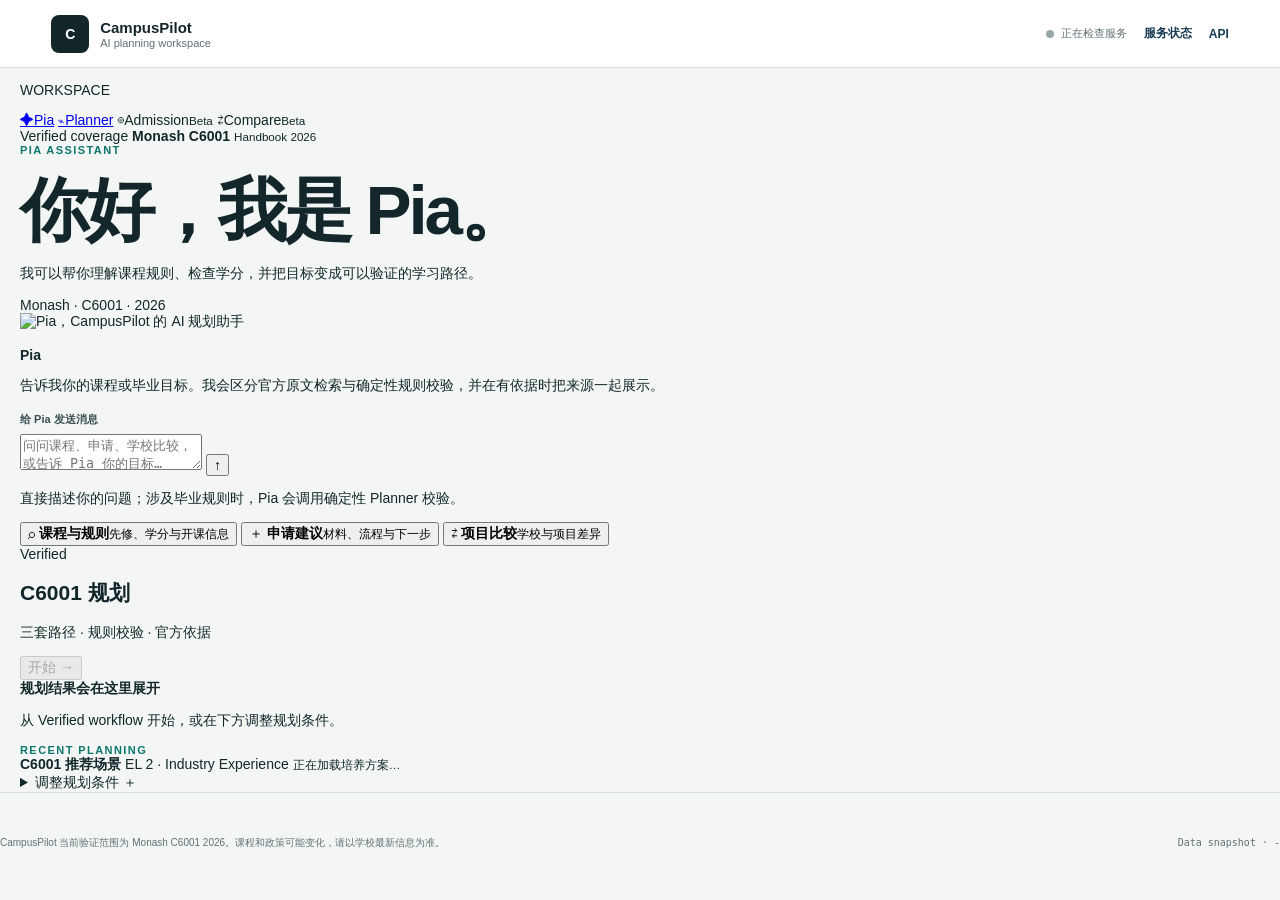
==== commit 77c76644: "feat: open Pia workspace entry points" ====
--- a/frontend/index.html
+++ b/frontend/index.html
@@ -7,7 +7,7 @@
     <title>CampusPilot · AI Workspace</title>
     <link rel="icon" href="data:,">
     <link rel="preload" as="image" href="/static/assets/campuspilot-campus.png">
-    <link rel="stylesheet" href="/static/planner.css?v=20260823-pia-visual-2">
+    <link rel="stylesheet" href="/static/planner.css?v=20260824-open-workspace-3">
   </head>
   <body>
     <header class="topbar">
@@ -69,31 +69,36 @@
               </article>
             </div>
 
-            <section id="verifiedWorkflow" class="verified-workflow" aria-labelledby="verifiedTitle">
-              <div class="verified-copy">
-                <div class="verified-kicker"><span>Verified</span><small>STARTER WORKFLOW</small></div>
-                <h2 id="verifiedTitle">Monash C6001 · 2026</h2>
-                <p>生成三套路径，并校验学分、先修、开课学期、负荷与 Capstone；结果附官方依据。</p>
-                <div class="workflow-proof" aria-label="工作流校验项">
-                  <span>✓ Credits</span><span>✓ Prerequisites</span><span>✓ Availability</span><span>✓ Capstone</span>
-                </div>
-              </div>
-              <button id="runVerifiedButton" class="primary-button" type="button" disabled aria-controls="planResults">
-                试试 C6001 规划
-              </button>
-            </section>
-
-            <form id="chatForm" class="chat-composer">
+            <form id="chatForm" class="chat-composer open-composer">
               <label class="sr-only" for="chatInput">给 Pia 发送消息</label>
-              <textarea id="chatInput" rows="2" maxlength="4000" placeholder="例如：FIT5120 有什么先修要求？" required></textarea>
-              <button id="sendButton" type="submit" aria-label="发送消息">发送</button>
-              <p>AI 用于理解和解释；毕业规则由确定性 Planner 校验。</p>
+              <textarea id="chatInput" rows="2" maxlength="4000" placeholder="问问课程、申请、学校比较，或告诉 Pia 你的目标…" required></textarea>
+              <button id="sendButton" type="submit" aria-label="发送消息"><span aria-hidden="true">↑</span></button>
+              <p>直接描述你的问题；涉及毕业规则时，Pia 会调用确定性 Planner 校验。</p>
             </form>
 
-            <div class="suggestions" aria-label="推荐问题">
-              <span>推荐问题</span>
-              <button type="button" data-prompt="我还差多少学分？">我还差多少学分？</button>
-              <button type="button" data-prompt="FIT5120 的课程要求是什么？">FIT5120 的课程要求</button>
+            <div class="starter-grid" aria-label="Pia 能力与快捷场景">
+              <button class="starter-card" type="button" data-prompt="FIT5120 的先修、开课学期和课程要求是什么？">
+                <span class="starter-icon" aria-hidden="true">⌕</span>
+                <span><strong>课程与规则</strong><small>先修、学分与开课信息</small></span>
+              </button>
+              <button class="starter-card" type="button" data-prompt="请帮我梳理申请 Monash 信息技术硕士需要准备的材料和步骤。">
+                <span class="starter-icon" aria-hidden="true">＋</span>
+                <span><strong>申请建议</strong><small>材料、流程与下一步</small></span>
+              </button>
+              <button class="starter-card" type="button" data-prompt="请从课程方向、学制和官方信息角度比较 Monash 与 UNSW 的信息技术硕士。">
+                <span class="starter-icon" aria-hidden="true">⇄</span>
+                <span><strong>项目比较</strong><small>学校与项目差异</small></span>
+              </button>
+              <section id="verifiedWorkflow" class="starter-card verified-workflow" aria-labelledby="verifiedTitle">
+                <div class="verified-copy">
+                  <div class="verified-kicker"><span>Verified</span></div>
+                  <h2 id="verifiedTitle">C6001 规划</h2>
+                  <p>三套路径 · 规则校验 · 官方依据</p>
+                </div>
+                <button id="runVerifiedButton" class="starter-action" type="button" disabled aria-label="试试 C6001 规划" aria-controls="planResults">
+                  开始 <span aria-hidden="true">→</span>
+                </button>
+              </section>
             </div>
 
             <section id="planningOutput" class="planning-output" aria-live="polite" aria-busy="false">
@@ -179,6 +184,6 @@
       <span id="retrievedDate">Data snapshot · -</span>
     </footer>
     <div id="toast" class="toast hidden" role="status" aria-live="polite"></div>
-    <script type="module" src="/static/js/workspace-page.js?v=20260823-pia-visual-2"></script>
+    <script type="module" src="/static/js/workspace-page.js?v=20260824-open-workspace-3"></script>
   </body>
 </html>
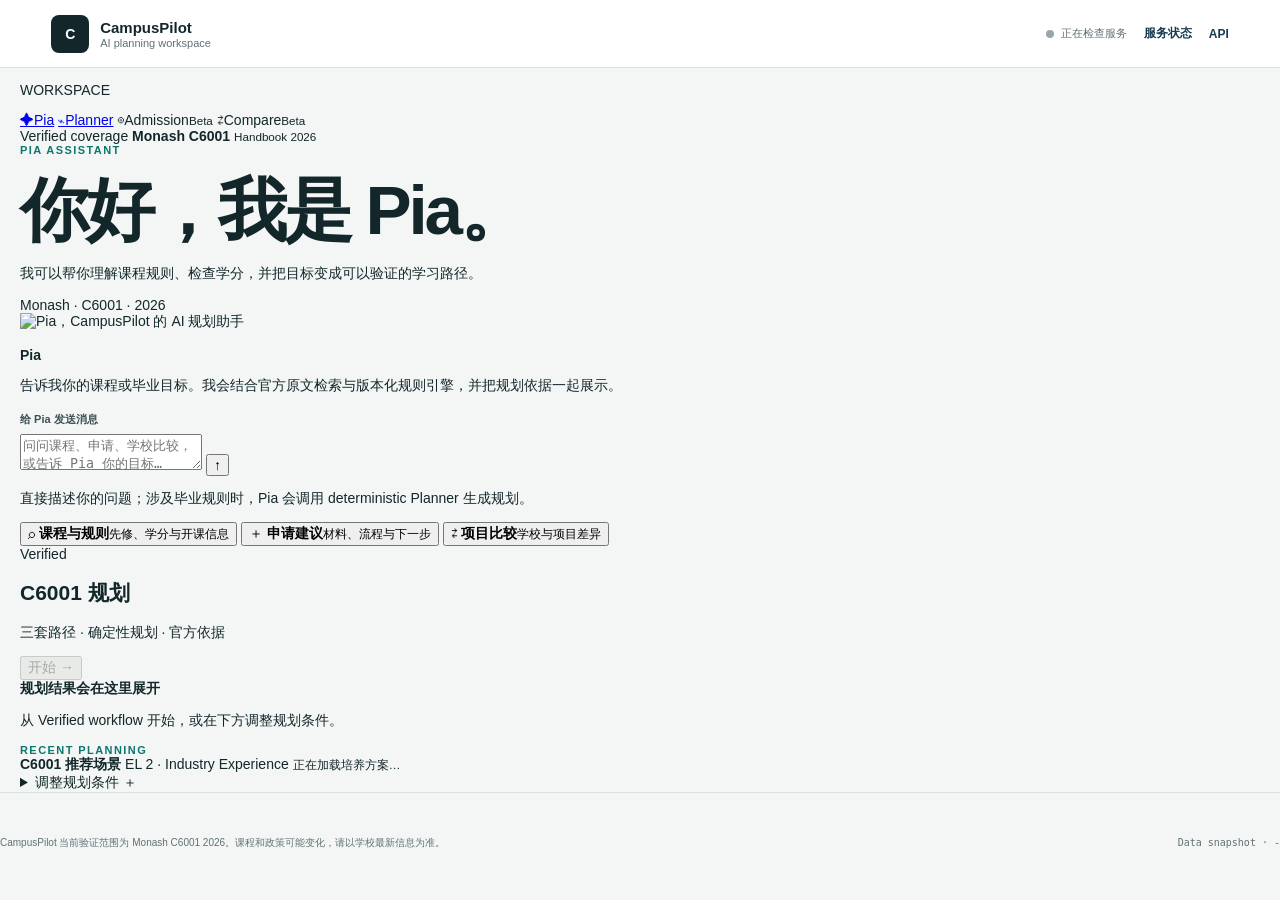
==== commit 6f83407a: "docs: frame planning as a versioned rule engine" ====
--- a/frontend/index.html
+++ b/frontend/index.html
@@ -64,7 +64,7 @@
                 <img class="avatar" src="/static/assets/pia-avatar.png" alt="" aria-hidden="true">
                 <div>
                   <strong>Pia</strong>
-                  <p>告诉我你的课程或毕业目标。我会区分官方原文检索与确定性规则校验，并在有依据时把来源一起展示。</p>
+                  <p>告诉我你的课程或毕业目标。我会结合官方原文检索与版本化规则引擎，并把规划依据一起展示。</p>
                 </div>
               </article>
             </div>
@@ -73,7 +73,7 @@
               <label class="sr-only" for="chatInput">给 Pia 发送消息</label>
               <textarea id="chatInput" rows="2" maxlength="4000" placeholder="问问课程、申请、学校比较，或告诉 Pia 你的目标…" required></textarea>
               <button id="sendButton" type="submit" aria-label="发送消息"><span aria-hidden="true">↑</span></button>
-              <p>直接描述你的问题；涉及毕业规则时，Pia 会调用确定性 Planner 校验。</p>
+              <p>直接描述你的问题；涉及毕业规则时，Pia 会调用 deterministic Planner 生成规划。</p>
             </form>
 
             <div class="starter-grid" aria-label="Pia 能力与快捷场景">
@@ -93,7 +93,7 @@
                 <div class="verified-copy">
                   <div class="verified-kicker"><span>Verified</span></div>
                   <h2 id="verifiedTitle">C6001 规划</h2>
-                  <p>三套路径 · 规则校验 · 官方依据</p>
+                  <p>三套路径 · 确定性规划 · 官方依据</p>
                 </div>
                 <button id="runVerifiedButton" class="starter-action" type="button" disabled aria-label="试试 C6001 规划" aria-controls="planResults">
                   开始 <span aria-hidden="true">→</span>
@@ -118,7 +118,7 @@
                   <div><span>有效方案</span><strong id="summaryValid">-</strong></div>
                   <div><span>规则结论</span><strong id="summaryRules">-</strong></div>
                 </div>
-                <div id="ruleChecks" class="rule-checks" aria-label="规则校验结果"></div>
+                <div id="ruleChecks" class="rule-checks" aria-label="确定性规划结果"></div>
                 <div id="warningList" class="warning-list"></div>
                 <div id="planTabs" class="plan-tabs" role="tablist" aria-label="规划方案"></div>
                 <article class="selected-plan">
